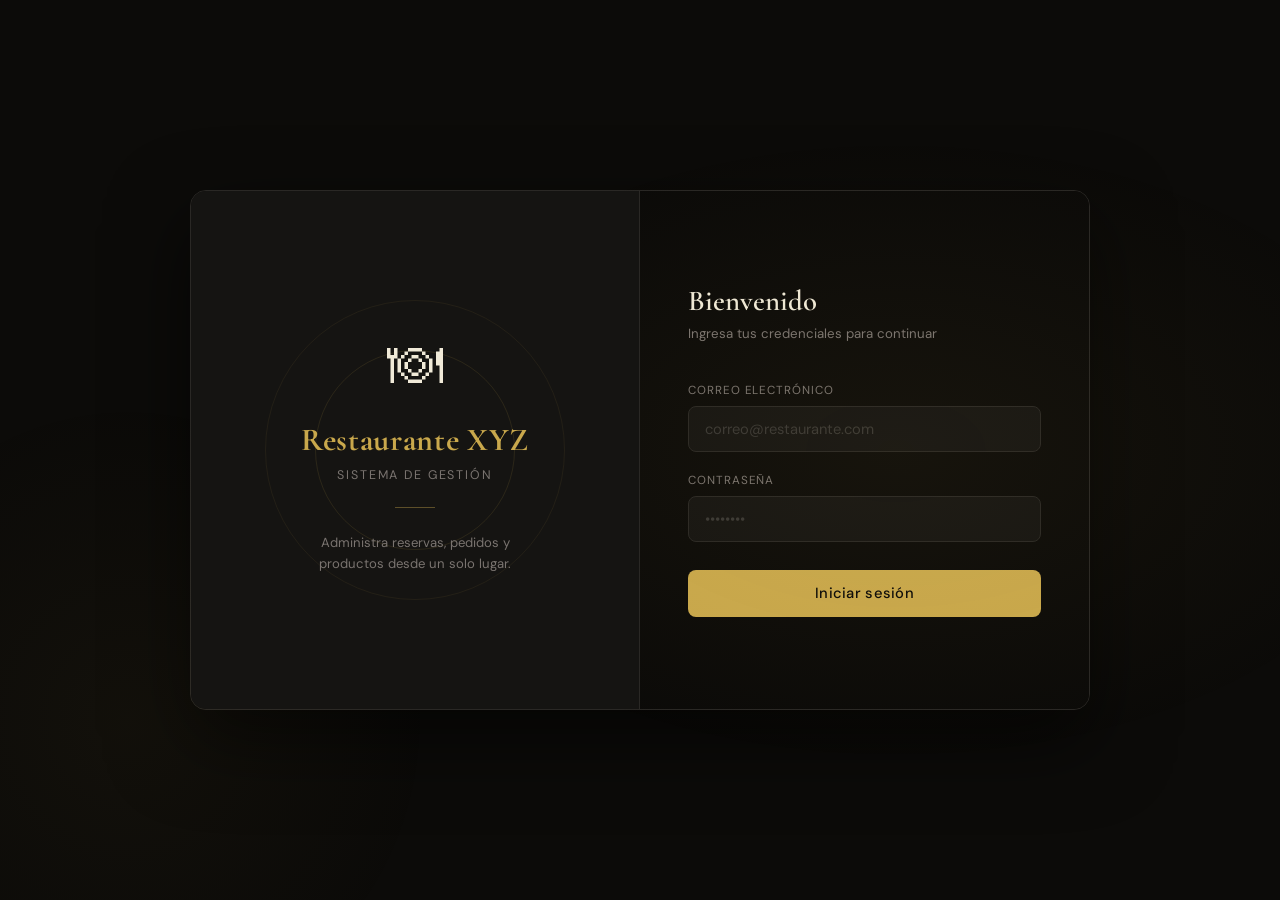
==== dashboard.html @ ed0c2d65 "karen: [Dashboard principal con módulos y estadísticas]" ====
<!DOCTYPE html>
<html lang="es">
<head>
  <meta charset="UTF-8" />
  <meta name="viewport" content="width=device-width, initial-scale=1.0" />
  <title>Restaurante XYZ — Dashboard</title>
  <link href="https://fonts.googleapis.com/css2?family=Cormorant+Garamond:wght@400;600;700&family=DM+Sans:wght@300;400;500&display=swap" rel="stylesheet" />
  <style>
    :root {
      --bg: #0c0b09;
      --panel: #151412;
      --border: #2a2825;
      --gold: #c9a84c;
      --gold-light: #e8c97a;
      --gold-dim: rgba(201,168,76,0.10);
      --text: #f0ead8;
      --muted: #7a7470;
      --dim: #3a3835;
      --green: #27ae60;
      --red: #c0392b;
      --blue: #2980b9;
      --orange: #e67e22;
      --font-display: 'Cormorant Garamond', Georgia, serif;
      --font-body: 'DM Sans', sans-serif;
    }

    *, *::before, *::after { box-sizing: border-box; margin: 0; padding: 0; }

    body {
      background: var(--bg);
      color: var(--text);
      font-family: var(--font-body);
      min-height: 100vh;
      display: flex;
      flex-direction: column;
    }

    body::before {
      content: '';
      position: fixed;
      inset: 0;
      background: radial-gradient(ellipse 50% 40% at 80% 20%, rgba(201,168,76,0.05) 0%, transparent 70%);
      pointer-events: none;
    }

    /* HEADER */
    .header {
      background: var(--panel);
      border-bottom: 1px solid var(--border);
      position: sticky;
      top: 0;
      z-index: 100;
    }

    .header-inner {
      max-width: 1200px;
      margin: 0 auto;
      padding: 0 2rem;
      height: 62px;
      display: flex;
      align-items: center;
      justify-content: space-between;
    }

    .logo {
      display: flex;
      align-items: center;
      gap: 0.5rem;
      font-family: var(--font-display);
      font-size: 1.25rem;
      color: var(--gold);
    }

    .user-bar {
      display: flex;
      align-items: center;
      gap: 1rem;
      font-size: 0.85rem;
      color: var(--muted);
    }

    .user-rol {
      background: var(--gold-dim);
      border: 1px solid rgba(201,168,76,0.2);
      color: var(--gold);
      padding: 0.2rem 0.7rem;
      border-radius: 20px;
      font-size: 0.75rem;
    }

    .btn-logout {
      background: none;
      border: 1px solid var(--border);
      color: var(--muted);
      padding: 0.3rem 0.8rem;
      border-radius: 6px;
      cursor: pointer;
      font-size: 0.82rem;
      font-family: var(--font-body);
      transition: all 0.2s;
    }
    .btn-logout:hover { border-color: var(--red); color: var(--red); }

    /* MAIN */
    .main {
      flex: 1;
      max-width: 1200px;
      width: 100%;
      margin: 0 auto;
      padding: 2.5rem 2rem;
    }

    .welcome {
      margin-bottom: 2.5rem;
      animation: fadeIn 0.4s ease;
    }

    .welcome-title {
      font-family: var(--font-display);
      font-size: 2.2rem;
      font-weight: 600;
      color: var(--text);
    }

    .welcome-title span { color: var(--gold); }

    .welcome-sub {
      font-size: 0.88rem;
      color: var(--muted);
      margin-top: 0.4rem;
    }

    @keyframes fadeIn {
      from { opacity: 0; transform: translateY(12px); }
      to   { opacity: 1; transform: translateY(0); }
    }

    /* STATS */
    .stats {
      display: grid;
      grid-template-columns: repeat(4, 1fr);
      gap: 1rem;
      margin-bottom: 2rem;
    }

    .stat-card {
      background: var(--panel);
      border: 1px solid var(--border);
      border-radius: 10px;
      padding: 1.25rem 1.5rem;
      animation: fadeIn 0.4s ease;
    }

    .stat-label {
      font-size: 0.75rem;
      text-transform: uppercase;
      letter-spacing: 0.08em;
      color: var(--muted);
      margin-bottom: 0.5rem;
    }

    .stat-value {
      font-family: var(--font-display);
      font-size: 2rem;
      font-weight: 600;
      color: var(--text);
    }

    .stat-value.gold { color: var(--gold); }
    .stat-value.green { color: var(--green); }
    .stat-value.blue { color: var(--blue); }
    .stat-value.orange { color: var(--orange); }

    /* MÓDULOS */
    .section-title {
      font-size: 0.75rem;
      text-transform: uppercase;
      letter-spacing: 0.1em;
      color: var(--muted);
      margin-bottom: 1rem;
    }

    .modulos {
      display: grid;
      grid-template-columns: repeat(2, 1fr);
      gap: 1rem;
      margin-bottom: 2rem;
    }

    .modulo-card {
      background: var(--panel);
      border: 1px solid var(--border);
      border-radius: 12px;
      padding: 1.75rem;
      cursor: pointer;
      text-decoration: none;
      color: inherit;
      display: flex;
      align-items: center;
      gap: 1.5rem;
      transition: all 0.2s;
      animation: fadeIn 0.5s ease;
    }

    .modulo-card:hover {
      border-color: var(--gold);
      background: #1a1916;
      transform: translateY(-2px);
      box-shadow: 0 8px 30px rgba(0,0,0,0.3);
    }

    .modulo-icon {
      font-size: 2.2rem;
      width: 60px;
      height: 60px;
      background: var(--gold-dim);
      border: 1px solid rgba(201,168,76,0.15);
      border-radius: 12px;
      display: flex;
      align-items: center;
      justify-content: center;
      flex-shrink: 0;
    }

    .modulo-info { flex: 1; }

    .modulo-nombre {
      font-family: var(--font-display);
      font-size: 1.2rem;
      font-weight: 600;
      color: var(--text);
      margin-bottom: 0.3rem;
    }

    .modulo-desc {
      font-size: 0.82rem;
      color: var(--muted);
      line-height: 1.5;
    }

    .modulo-arrow {
      color: var(--dim);
      font-size: 1.2rem;
      transition: color 0.2s, transform 0.2s;
    }

    .modulo-card:hover .modulo-arrow {
      color: var(--gold);
      transform: translateX(4px);
    }

    /* ACTIVIDAD RECIENTE */
    .actividad {
      background: var(--panel);
      border: 1px solid var(--border);
      border-radius: 12px;
      overflow: hidden;
    }

    .actividad-header {
      padding: 1.25rem 1.5rem;
      border-bottom: 1px solid var(--border);
      display: flex;
      justify-content: space-between;
      align-items: center;
    }

    .actividad-title {
      font-family: var(--font-display);
      font-size: 1.1rem;
      font-weight: 600;
      color: var(--gold);
    }

    .actividad-lista { padding: 0.5rem 0; }

    .actividad-item {
      display: flex;
      align-items: center;
      gap: 1rem;
      padding: 0.85rem 1.5rem;
      border-bottom: 1px solid rgba(42,40,37,0.5);
      font-size: 0.85rem;
      transition: background 0.15s;
    }

    .actividad-item:last-child { border-bottom: none; }
    .actividad-item:hover { background: rgba(255,255,255,0.02); }

    .actividad-dot {
      width: 8px;
      height: 8px;
      border-radius: 50%;
      flex-shrink: 0;
    }

    .dot-green  { background: var(--green); }
    .dot-blue   { background: var(--blue); }
    .dot-orange { background: var(--orange); }
    .dot-gold   { background: var(--gold); }

    .actividad-texto { flex: 1; color: var(--text); }
    .actividad-hora  { color: var(--muted); font-size: 0.78rem; }
  </style>
</head>
<body>

  <!-- HEADER -->
  <header class="header">
    <div class="header-inner">
      <div class="logo">🍽 Restaurante XYZ</div>
      <div class="user-bar">
        <span id="usuario-nombre"></span>
        <span class="user-rol" id="usuario-rol">empleado</span>
        <button class="btn-logout" onclick="cerrarSesion()">Salir</button>
      </div>
    </div>
  </header>

  <!-- MAIN -->
  <main class="main">

    <div class="welcome">
      <h1 class="welcome-title">Bienvenida, <span id="nombre-bienvenida">Karen</span> 👋</h1>
      <p class="welcome-sub" id="fecha-hoy"></p>
    </div>

    <!-- ESTADÍSTICAS -->
    <div class="stats">
      <div class="stat-card">
        <div class="stat-label">Mesas disponibles</div>
        <div class="stat-value green" id="stat-mesas">—</div>
      </div>
      <div class="stat-card">
        <div class="stat-label">Reservas hoy</div>
        <div class="stat-value blue" id="stat-reservas">—</div>
      </div>
      <div class="stat-card">
        <div class="stat-label">Pedidos activos</div>
        <div class="stat-value orange" id="stat-pedidos">—</div>
      </div>
      <div class="stat-card">
        <div class="stat-label">Productos en menú</div>
        <div class="stat-value gold" id="stat-productos">—</div>
      </div>
    </div>

    <!-- MÓDULOS -->
    <p class="section-title">Módulos</p>
    <div class="modulos">
      <a href="pages/reservas.html" class="modulo-card">
        <div class="modulo-icon">📅</div>
        <div class="modulo-info">
          <div class="modulo-nombre">Reservas</div>
          <div class="modulo-desc">Gestiona las reservas de mesas y clientes</div>
        </div>
        <span class="modulo-arrow">→</span>
      </a>

      <a href="pages/pedidos.html" class="modulo-card">
        <div class="modulo-icon">🧾</div>
        <div class="modulo-info">
          <div class="modulo-nombre">Pedidos</div>
          <div class="modulo-desc">Crea y administra los pedidos de las mesas</div>
        </div>
        <span class="modulo-arrow">→</span>
      </a>

      <a href="pages/productos.html" class="modulo-card">
        <div class="modulo-icon">🍽</div>
        <div class="modulo-info">
          <div class="modulo-nombre">Productos</div>
          <div class="modulo-desc">Administra el menú, categorías y precios</div>
        </div>
        <span class="modulo-arrow">→</span>
      </a>

      <a href="pages/mesas.html" class="modulo-card">
        <div class="modulo-icon">🪑</div>
        <div class="modulo-info">
          <div class="modulo-nombre">Mesas</div>
          <div class="modulo-desc">Consulta y actualiza el estado de las mesas</div>
        </div>
        <span class="modulo-arrow">→</span>
      </a>
    </div>

    <!-- ACTIVIDAD RECIENTE -->
    <div class="actividad">
      <div class="actividad-header">
        <span class="actividad-title">Actividad reciente</span>
      </div>
      <div class="actividad-lista" id="actividad-lista">
        <div class="actividad-item">
          <div class="actividad-dot dot-green"></div>
          <span class="actividad-texto">Mesa 1 — Reserva confirmada para Juan Pérez</span>
          <span class="actividad-hora">19:00</span>
        </div>
        <div class="actividad-item">
          <div class="actividad-dot dot-orange"></div>
          <span class="actividad-texto">Pedido #1 — Bandeja paisa, Jugo de lulo</span>
          <span class="actividad-hora">19:30</span>
        </div>
        <div class="actividad-item">
          <div class="actividad-dot dot-blue"></div>
          <span class="actividad-texto">Mesa 2 — Disponible</span>
          <span class="actividad-hora">20:00</span>
        </div>
        <div class="actividad-item">
          <div class="actividad-dot dot-gold"></div>
          <span class="actividad-texto">Producto agregado — Patacones con hogao</span>
          <span class="actividad-hora">20:15</span>
        </div>
      </div>
    </div>

  </main>

  <script>
    // karen: [Lógica dashboard]

    // Verificar sesión
    const token = localStorage.getItem('token');
    if (!token) window.location.href = 'index.html';

    // Cargar usuario
    const usuario = JSON.parse(localStorage.getItem('usuario') || '{}');
    document.getElementById('usuario-nombre').textContent = usuario.nombre || 'karen';
    document.getElementById('nombre-bienvenida').textContent = usuario.nombre || 'Karen';
    document.getElementById('usuario-rol').textContent = usuario.rol || 'empleado';

    // Fecha de hoy
    const hoy = new Date();
    const opciones = { weekday: 'long', year: 'numeric', month: 'long', day: 'numeric' };
    document.getElementById('fecha-hoy').textContent = hoy.toLocaleDateString('es-CO', opciones);

    // Cargar estadísticas desde los microservicios
    const API = {
      reservas:  'http://localhost:8002',
      pedidos:   'http://localhost:8004',
      productos: 'http://localhost:8003'
    };

    const headers = { 'Authorization': `Bearer ${token}` };

    async function cargarStats() {
      try {
        const [mesas, pedidos, productos] = await Promise.allSettled([
          fetch(`${API.reservas}/mesas`, { headers }).then(r => r.json()),
          fetch(`${API.pedidos}/pedidos`, { headers }).then(r => r.json()),
          fetch(`${API.productos}/productos`, { headers }).then(r => r.json())
        ]);

        if (mesas.status === 'fulfilled') {
          const disponibles = (mesas.value.data || []).filter(m => m.estado === 'disponible').length;
          document.getElementById('stat-mesas').textContent = disponibles;
        }

        if (pedidos.status === 'fulfilled') {
          const activos = (pedidos.value.data || []).filter(p =>
            ['pendiente','en_preparacion'].includes(p.estado)
          ).length;
          document.getElementById('stat-pedidos').textContent = activos;
        }

        if (productos.status === 'fulfilled') {
          document.getElementById('stat-productos').textContent =
            (productos.value.data || []).length;
        }

        // reservas de hoy
        const fechaHoy = hoy.toISOString().split('T')[0];
        const res = await fetch(`${API.reservas}/reservas?fecha=${fechaHoy}`, { headers });
        const dataRes = await res.json();
        document.getElementById('stat-reservas').textContent = (dataRes.data || []).length;

      } catch (e) {
        console.log('Stats no disponibles aún:', e.message);
      }
    }

    cargarStats();

    function cerrarSesion() {
      localStorage.removeItem('token');
      localStorage.removeItem('usuario');
      window.location.href = 'index.html';
    }
  </script>

</body>
</html>
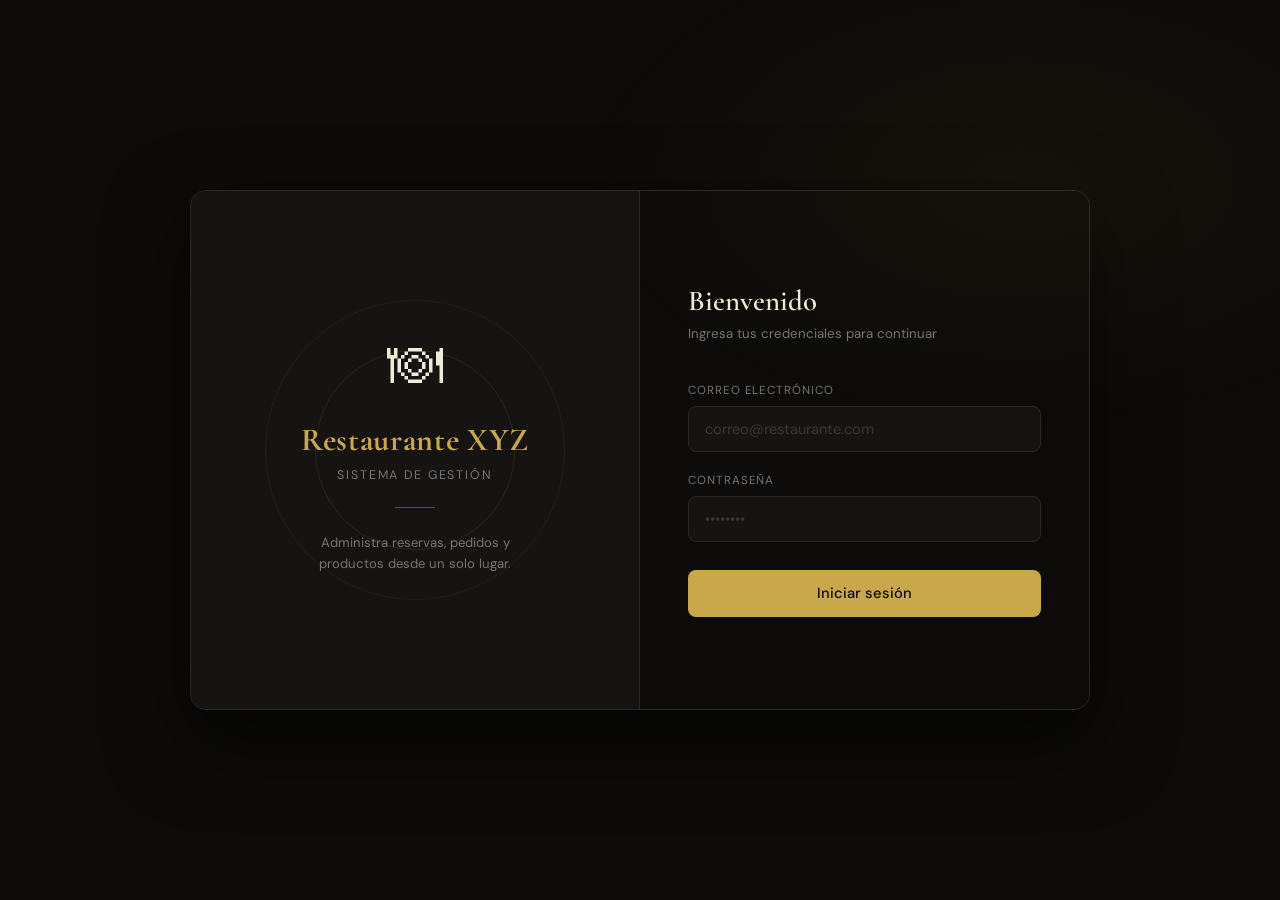
==== commit caf634c6: "karen: [Estilos separados en css/style.css en todas las páginas]" ====
--- a/dashboard.html
+++ b/dashboard.html
@@ -5,307 +5,10 @@
   <meta name="viewport" content="width=device-width, initial-scale=1.0" />
   <title>Restaurante XYZ — Dashboard</title>
   <link href="https://fonts.googleapis.com/css2?family=Cormorant+Garamond:wght@400;600;700&family=DM+Sans:wght@300;400;500&display=swap" rel="stylesheet" />
-  <style>
-    :root {
-      --bg: #0c0b09;
-      --panel: #151412;
-      --border: #2a2825;
-      --gold: #c9a84c;
-      --gold-light: #e8c97a;
-      --gold-dim: rgba(201,168,76,0.10);
-      --text: #f0ead8;
-      --muted: #7a7470;
-      --dim: #3a3835;
-      --green: #27ae60;
-      --red: #c0392b;
-      --blue: #2980b9;
-      --orange: #e67e22;
-      --font-display: 'Cormorant Garamond', Georgia, serif;
-      --font-body: 'DM Sans', sans-serif;
-    }
-
-    *, *::before, *::after { box-sizing: border-box; margin: 0; padding: 0; }
-
-    body {
-      background: var(--bg);
-      color: var(--text);
-      font-family: var(--font-body);
-      min-height: 100vh;
-      display: flex;
-      flex-direction: column;
-    }
-
-    body::before {
-      content: '';
-      position: fixed;
-      inset: 0;
-      background: radial-gradient(ellipse 50% 40% at 80% 20%, rgba(201,168,76,0.05) 0%, transparent 70%);
-      pointer-events: none;
-    }
-
-    /* HEADER */
-    .header {
-      background: var(--panel);
-      border-bottom: 1px solid var(--border);
-      position: sticky;
-      top: 0;
-      z-index: 100;
-    }
-
-    .header-inner {
-      max-width: 1200px;
-      margin: 0 auto;
-      padding: 0 2rem;
-      height: 62px;
-      display: flex;
-      align-items: center;
-      justify-content: space-between;
-    }
-
-    .logo {
-      display: flex;
-      align-items: center;
-      gap: 0.5rem;
-      font-family: var(--font-display);
-      font-size: 1.25rem;
-      color: var(--gold);
-    }
-
-    .user-bar {
-      display: flex;
-      align-items: center;
-      gap: 1rem;
-      font-size: 0.85rem;
-      color: var(--muted);
-    }
-
-    .user-rol {
-      background: var(--gold-dim);
-      border: 1px solid rgba(201,168,76,0.2);
-      color: var(--gold);
-      padding: 0.2rem 0.7rem;
-      border-radius: 20px;
-      font-size: 0.75rem;
-    }
-
-    .btn-logout {
-      background: none;
-      border: 1px solid var(--border);
-      color: var(--muted);
-      padding: 0.3rem 0.8rem;
-      border-radius: 6px;
-      cursor: pointer;
-      font-size: 0.82rem;
-      font-family: var(--font-body);
-      transition: all 0.2s;
-    }
-    .btn-logout:hover { border-color: var(--red); color: var(--red); }
-
-    /* MAIN */
-    .main {
-      flex: 1;
-      max-width: 1200px;
-      width: 100%;
-      margin: 0 auto;
-      padding: 2.5rem 2rem;
-    }
-
-    .welcome {
-      margin-bottom: 2.5rem;
-      animation: fadeIn 0.4s ease;
-    }
-
-    .welcome-title {
-      font-family: var(--font-display);
-      font-size: 2.2rem;
-      font-weight: 600;
-      color: var(--text);
-    }
-
-    .welcome-title span { color: var(--gold); }
-
-    .welcome-sub {
-      font-size: 0.88rem;
-      color: var(--muted);
-      margin-top: 0.4rem;
-    }
-
-    @keyframes fadeIn {
-      from { opacity: 0; transform: translateY(12px); }
-      to   { opacity: 1; transform: translateY(0); }
-    }
-
-    /* STATS */
-    .stats {
-      display: grid;
-      grid-template-columns: repeat(4, 1fr);
-      gap: 1rem;
-      margin-bottom: 2rem;
-    }
-
-    .stat-card {
-      background: var(--panel);
-      border: 1px solid var(--border);
-      border-radius: 10px;
-      padding: 1.25rem 1.5rem;
-      animation: fadeIn 0.4s ease;
-    }
-
-    .stat-label {
-      font-size: 0.75rem;
-      text-transform: uppercase;
-      letter-spacing: 0.08em;
-      color: var(--muted);
-      margin-bottom: 0.5rem;
-    }
-
-    .stat-value {
-      font-family: var(--font-display);
-      font-size: 2rem;
-      font-weight: 600;
-      color: var(--text);
-    }
-
-    .stat-value.gold { color: var(--gold); }
-    .stat-value.green { color: var(--green); }
-    .stat-value.blue { color: var(--blue); }
-    .stat-value.orange { color: var(--orange); }
-
-    /* MÓDULOS */
-    .section-title {
-      font-size: 0.75rem;
-      text-transform: uppercase;
-      letter-spacing: 0.1em;
-      color: var(--muted);
-      margin-bottom: 1rem;
-    }
-
-    .modulos {
-      display: grid;
-      grid-template-columns: repeat(2, 1fr);
-      gap: 1rem;
-      margin-bottom: 2rem;
-    }
-
-    .modulo-card {
-      background: var(--panel);
-      border: 1px solid var(--border);
-      border-radius: 12px;
-      padding: 1.75rem;
-      cursor: pointer;
-      text-decoration: none;
-      color: inherit;
-      display: flex;
-      align-items: center;
-      gap: 1.5rem;
-      transition: all 0.2s;
-      animation: fadeIn 0.5s ease;
-    }
-
-    .modulo-card:hover {
-      border-color: var(--gold);
-      background: #1a1916;
-      transform: translateY(-2px);
-      box-shadow: 0 8px 30px rgba(0,0,0,0.3);
-    }
-
-    .modulo-icon {
-      font-size: 2.2rem;
-      width: 60px;
-      height: 60px;
-      background: var(--gold-dim);
-      border: 1px solid rgba(201,168,76,0.15);
-      border-radius: 12px;
-      display: flex;
-      align-items: center;
-      justify-content: center;
-      flex-shrink: 0;
-    }
-
-    .modulo-info { flex: 1; }
-
-    .modulo-nombre {
-      font-family: var(--font-display);
-      font-size: 1.2rem;
-      font-weight: 600;
-      color: var(--text);
-      margin-bottom: 0.3rem;
-    }
-
-    .modulo-desc {
-      font-size: 0.82rem;
-      color: var(--muted);
-      line-height: 1.5;
-    }
-
-    .modulo-arrow {
-      color: var(--dim);
-      font-size: 1.2rem;
-      transition: color 0.2s, transform 0.2s;
-    }
-
-    .modulo-card:hover .modulo-arrow {
-      color: var(--gold);
-      transform: translateX(4px);
-    }
-
-    /* ACTIVIDAD RECIENTE */
-    .actividad {
-      background: var(--panel);
-      border: 1px solid var(--border);
-      border-radius: 12px;
-      overflow: hidden;
-    }
-
-    .actividad-header {
-      padding: 1.25rem 1.5rem;
-      border-bottom: 1px solid var(--border);
-      display: flex;
-      justify-content: space-between;
-      align-items: center;
-    }
-
-    .actividad-title {
-      font-family: var(--font-display);
-      font-size: 1.1rem;
-      font-weight: 600;
-      color: var(--gold);
-    }
-
-    .actividad-lista { padding: 0.5rem 0; }
-
-    .actividad-item {
-      display: flex;
-      align-items: center;
-      gap: 1rem;
-      padding: 0.85rem 1.5rem;
-      border-bottom: 1px solid rgba(42,40,37,0.5);
-      font-size: 0.85rem;
-      transition: background 0.15s;
-    }
-
-    .actividad-item:last-child { border-bottom: none; }
-    .actividad-item:hover { background: rgba(255,255,255,0.02); }
-
-    .actividad-dot {
-      width: 8px;
-      height: 8px;
-      border-radius: 50%;
-      flex-shrink: 0;
-    }
-
-    .dot-green  { background: var(--green); }
-    .dot-blue   { background: var(--blue); }
-    .dot-orange { background: var(--orange); }
-    .dot-gold   { background: var(--gold); }
-
-    .actividad-texto { flex: 1; color: var(--text); }
-    .actividad-hora  { color: var(--muted); font-size: 0.78rem; }
-  </style>
+  <link rel="stylesheet" href="css/style.css" />
 </head>
 <body>
 
-  <!-- HEADER -->
   <header class="header">
     <div class="header-inner">
       <div class="logo">🍽 Restaurante XYZ</div>
@@ -317,7 +20,6 @@
     </div>
   </header>
 
-  <!-- MAIN -->
   <main class="main">
 
     <div class="welcome">
@@ -325,7 +27,6 @@
       <p class="welcome-sub" id="fecha-hoy"></p>
     </div>
 
-    <!-- ESTADÍSTICAS -->
     <div class="stats">
       <div class="stat-card">
         <div class="stat-label">Mesas disponibles</div>
@@ -345,7 +46,6 @@
       </div>
     </div>
 
-    <!-- MÓDULOS -->
     <p class="section-title">Módulos</p>
     <div class="modulos">
       <a href="pages/reservas.html" class="modulo-card">
@@ -356,7 +56,6 @@
         </div>
         <span class="modulo-arrow">→</span>
       </a>
-
       <a href="pages/pedidos.html" class="modulo-card">
         <div class="modulo-icon">🧾</div>
         <div class="modulo-info">
@@ -365,7 +64,6 @@
         </div>
         <span class="modulo-arrow">→</span>
       </a>
-
       <a href="pages/productos.html" class="modulo-card">
         <div class="modulo-icon">🍽</div>
         <div class="modulo-info">
@@ -374,7 +72,6 @@
         </div>
         <span class="modulo-arrow">→</span>
       </a>
-
       <a href="pages/mesas.html" class="modulo-card">
         <div class="modulo-icon">🪑</div>
         <div class="modulo-info">
@@ -385,7 +82,6 @@
       </a>
     </div>
 
-    <!-- ACTIVIDAD RECIENTE -->
     <div class="actividad">
       <div class="actividad-header">
         <span class="actividad-title">Actividad reciente</span>
@@ -416,76 +112,43 @@
 
   </main>
 
+  <script src="js/app.js"></script>
   <script>
     // karen: [Lógica dashboard]
-
-    // Verificar sesión
     const token = localStorage.getItem('token');
     if (!token) window.location.href = 'index.html';
 
-    // Cargar usuario
     const usuario = JSON.parse(localStorage.getItem('usuario') || '{}');
-    document.getElementById('usuario-nombre').textContent = usuario.nombre || 'karen';
+    document.getElementById('usuario-nombre').textContent    = usuario.nombre || 'karen';
     document.getElementById('nombre-bienvenida').textContent = usuario.nombre || 'Karen';
-    document.getElementById('usuario-rol').textContent = usuario.rol || 'empleado';
+    document.getElementById('usuario-rol').textContent       = usuario.rol    || 'empleado';
 
-    // Fecha de hoy
     const hoy = new Date();
     const opciones = { weekday: 'long', year: 'numeric', month: 'long', day: 'numeric' };
     document.getElementById('fecha-hoy').textContent = hoy.toLocaleDateString('es-CO', opciones);
 
-    // Cargar estadísticas desde los microservicios
-    const API = {
-      reservas:  'http://localhost:8002',
-      pedidos:   'http://localhost:8004',
-      productos: 'http://localhost:8003'
-    };
-
+    const API = { reservas: 'http://localhost:8002', pedidos: 'http://localhost:8004', productos: 'http://localhost:8003' };
     const headers = { 'Authorization': `Bearer ${token}` };
 
     async function cargarStats() {
       try {
         const [mesas, pedidos, productos] = await Promise.allSettled([
-          fetch(`${API.reservas}/mesas`, { headers }).then(r => r.json()),
-          fetch(`${API.pedidos}/pedidos`, { headers }).then(r => r.json()),
+          fetch(`${API.reservas}/mesas`,    { headers }).then(r => r.json()),
+          fetch(`${API.pedidos}/pedidos`,   { headers }).then(r => r.json()),
           fetch(`${API.productos}/productos`, { headers }).then(r => r.json())
         ]);
-
-        if (mesas.status === 'fulfilled') {
-          const disponibles = (mesas.value.data || []).filter(m => m.estado === 'disponible').length;
-          document.getElementById('stat-mesas').textContent = disponibles;
-        }
-
-        if (pedidos.status === 'fulfilled') {
-          const activos = (pedidos.value.data || []).filter(p =>
-            ['pendiente','en_preparacion'].includes(p.estado)
-          ).length;
-          document.getElementById('stat-pedidos').textContent = activos;
-        }
-
-        if (productos.status === 'fulfilled') {
-          document.getElementById('stat-productos').textContent =
-            (productos.value.data || []).length;
-        }
-
-        // reservas de hoy
-        const fechaHoy = hoy.toISOString().split('T')[0];
-        const res = await fetch(`${API.reservas}/reservas?fecha=${fechaHoy}`, { headers });
-        const dataRes = await res.json();
-        document.getElementById('stat-reservas').textContent = (dataRes.data || []).length;
-
-      } catch (e) {
-        console.log('Stats no disponibles aún:', e.message);
-      }
+        if (mesas.status === 'fulfilled')
+          document.getElementById('stat-mesas').textContent =
+            (mesas.value.data || []).filter(m => m.estado === 'disponible').length;
+        if (pedidos.status === 'fulfilled')
+          document.getElementById('stat-pedidos').textContent =
+            (pedidos.value.data || []).filter(p => ['pendiente','en_preparacion'].includes(p.estado)).length;
+        if (productos.status === 'fulfilled')
+          document.getElementById('stat-productos').textContent = (productos.value.data || []).length;
+      } catch (e) { console.log('Stats no disponibles:', e.message); }
     }
 
     cargarStats();
-
-    function cerrarSesion() {
-      localStorage.removeItem('token');
-      localStorage.removeItem('usuario');
-      window.location.href = 'index.html';
-    }
   </script>
 
 </body>
--- a/css/style.css
+++ b/css/style.css
@@ -0,0 +1,613 @@
+/* =========================================
+   RESTAURANTE XYZ — ESTILOS GLOBALES
+   karen: [Estilos globales del proyecto]
+   ========================================= */
+
+:root {
+  --bg: #0c0b09;
+  --panel: #151412;
+  --border: #2a2825;
+  --gold: #c9a84c;
+  --gold-light: #e8c97a;
+  --gold-dim: rgba(201,168,76,0.10);
+  --text: #f0ead8;
+  --muted: #7a7470;
+  --dim: #3a3835;
+  --green: #27ae60;
+  --red: #c0392b;
+  --blue: #2980b9;
+  --orange: #e67e22;
+  --font-display: 'Cormorant Garamond', Georgia, serif;
+  --font-body: 'DM Sans', sans-serif;
+  --radius: 10px;
+  --shadow: 0 4px 24px rgba(0,0,0,0.4);
+}
+
+*, *::before, *::after { box-sizing: border-box; margin: 0; padding: 0; }
+
+body {
+  background: var(--bg);
+  color: var(--text);
+  font-family: var(--font-body);
+  font-size: 15px;
+  min-height: 100vh;
+  display: flex;
+  flex-direction: column;
+}
+
+body::before {
+  content: '';
+  position: fixed;
+  inset: 0;
+  background: radial-gradient(ellipse 50% 40% at 80% 20%, rgba(201,168,76,0.05) 0%, transparent 70%);
+  pointer-events: none;
+}
+
+/* ── LOGIN ───────────────────────────── */
+.wrapper {
+  display: grid;
+  grid-template-columns: 1fr 1fr;
+  width: 900px;
+  min-height: 520px;
+  border: 1px solid var(--border);
+  border-radius: 16px;
+  overflow: hidden;
+  box-shadow: 0 30px 80px rgba(0,0,0,0.6);
+  animation: fadeIn 0.5s ease;
+  margin: auto;
+}
+
+.brand-side {
+  background: var(--panel);
+  border-right: 1px solid var(--border);
+  display: flex;
+  flex-direction: column;
+  align-items: center;
+  justify-content: center;
+  padding: 3rem;
+  position: relative;
+  overflow: hidden;
+}
+
+.brand-side::before {
+  content: '';
+  position: absolute;
+  width: 300px; height: 300px;
+  border-radius: 50%;
+  border: 1px solid rgba(201,168,76,0.08);
+  top: 50%; left: 50%;
+  transform: translate(-50%, -50%);
+}
+
+.brand-side::after {
+  content: '';
+  position: absolute;
+  width: 200px; height: 200px;
+  border-radius: 50%;
+  border: 1px solid rgba(201,168,76,0.12);
+  top: 50%; left: 50%;
+  transform: translate(-50%, -50%);
+}
+
+.brand-icon { font-size: 3.5rem; margin-bottom: 1.25rem; position: relative; z-index: 1; }
+
+.brand-name {
+  font-family: var(--font-display);
+  font-size: 2rem;
+  font-weight: 700;
+  color: var(--gold);
+  letter-spacing: 0.02em;
+  text-align: center;
+  position: relative;
+  z-index: 1;
+}
+
+.brand-tagline {
+  font-size: 0.78rem;
+  color: var(--muted);
+  margin-top: 0.5rem;
+  letter-spacing: 0.15em;
+  text-transform: uppercase;
+  text-align: center;
+  position: relative;
+  z-index: 1;
+}
+
+.brand-divider {
+  width: 40px; height: 1px;
+  background: var(--gold);
+  opacity: 0.4;
+  margin: 1.5rem auto;
+  position: relative;
+  z-index: 1;
+}
+
+.brand-desc {
+  font-size: 0.82rem;
+  color: var(--muted);
+  text-align: center;
+  line-height: 1.6;
+  max-width: 200px;
+  position: relative;
+  z-index: 1;
+}
+
+.form-side {
+  background: var(--bg);
+  display: flex;
+  flex-direction: column;
+  justify-content: center;
+  padding: 3rem;
+}
+
+.form-title {
+  font-family: var(--font-display);
+  font-size: 1.8rem;
+  font-weight: 600;
+  color: var(--text);
+  margin-bottom: 0.4rem;
+}
+
+.form-subtitle { font-size: 0.83rem; color: var(--muted); margin-bottom: 2.5rem; }
+
+.form-group { margin-bottom: 1.25rem; }
+
+.form-label {
+  display: block;
+  font-size: 0.73rem;
+  text-transform: uppercase;
+  letter-spacing: 0.08em;
+  color: var(--muted);
+  margin-bottom: 0.5rem;
+}
+
+.form-input {
+  width: 100%;
+  background: var(--panel);
+  border: 1px solid var(--border);
+  color: var(--text);
+  padding: 0.75rem 1rem;
+  border-radius: 8px;
+  font-family: var(--font-body);
+  font-size: 0.92rem;
+  transition: border-color 0.2s, box-shadow 0.2s;
+  outline: none;
+}
+
+.form-input:focus { border-color: var(--gold); box-shadow: 0 0 0 3px rgba(201,168,76,0.08); }
+.form-input::placeholder { color: var(--dim); }
+
+.btn-login {
+  width: 100%;
+  background: var(--gold);
+  color: #0c0b09;
+  border: none;
+  padding: 0.85rem;
+  border-radius: 8px;
+  font-family: var(--font-body);
+  font-size: 0.92rem;
+  font-weight: 500;
+  cursor: pointer;
+  margin-top: 0.5rem;
+  transition: background 0.2s, transform 0.15s;
+}
+
+.btn-login:hover { background: var(--gold-light); }
+.btn-login:active { transform: scale(0.98); }
+
+.error-msg {
+  background: rgba(192,57,43,0.1);
+  border: 1px solid rgba(192,57,43,0.3);
+  color: #e74c3c;
+  padding: 0.65rem 1rem;
+  border-radius: 7px;
+  font-size: 0.83rem;
+  margin-bottom: 1rem;
+  display: none;
+}
+
+.loading { display: none; text-align: center; color: var(--muted); font-size: 0.85rem; margin-top: 0.75rem; }
+
+/* ── HEADER ──────────────────────────── */
+.header {
+  background: var(--panel);
+  border-bottom: 1px solid var(--border);
+  position: sticky;
+  top: 0;
+  z-index: 100;
+}
+
+.header-inner {
+  max-width: 1400px;
+  margin: 0 auto;
+  padding: 0 2rem;
+  height: 62px;
+  display: flex;
+  align-items: center;
+  justify-content: space-between;
+  gap: 2rem;
+}
+
+.logo {
+  font-family: var(--font-display);
+  font-size: 1.25rem;
+  color: var(--gold);
+  text-decoration: none;
+  flex-shrink: 0;
+}
+
+.nav { display: flex; gap: 0.25rem; flex: 1; }
+
+.nav-link {
+  color: var(--muted);
+  text-decoration: none;
+  padding: 0.35rem 0.9rem;
+  border-radius: 6px;
+  font-size: 0.88rem;
+  transition: all 0.2s;
+}
+
+.nav-link:hover { color: var(--text); background: rgba(255,255,255,0.04); }
+.nav-link.active { color: var(--gold); background: var(--gold-dim); }
+
+.user-bar { display: flex; align-items: center; gap: 1rem; font-size: 0.85rem; color: var(--muted); }
+
+.user-rol {
+  background: var(--gold-dim);
+  border: 1px solid rgba(201,168,76,0.2);
+  color: var(--gold);
+  padding: 0.2rem 0.7rem;
+  border-radius: 20px;
+  font-size: 0.75rem;
+}
+
+/* ── BOTONES ─────────────────────────── */
+.btn-primary {
+  background: var(--gold);
+  color: #0c0b09;
+  border: none;
+  padding: 0.6rem 1.3rem;
+  border-radius: 8px;
+  font-family: var(--font-body);
+  font-size: 0.88rem;
+  font-weight: 500;
+  cursor: pointer;
+  transition: background 0.2s;
+}
+.btn-primary:hover { background: var(--gold-light); }
+
+.btn-secondary {
+  background: none;
+  color: var(--muted);
+  border: 1px solid var(--border);
+  padding: 0.6rem 1.3rem;
+  border-radius: 8px;
+  font-family: var(--font-body);
+  font-size: 0.88rem;
+  cursor: pointer;
+  transition: all 0.2s;
+}
+.btn-secondary:hover { border-color: var(--muted); color: var(--text); }
+
+.btn-logout {
+  background: none;
+  border: 1px solid var(--border);
+  color: var(--muted);
+  padding: 0.3rem 0.8rem;
+  border-radius: 6px;
+  cursor: pointer;
+  font-size: 0.82rem;
+  font-family: var(--font-body);
+  transition: all 0.2s;
+}
+.btn-logout:hover { border-color: var(--red); color: var(--red); }
+
+/* ── MAIN ────────────────────────────── */
+.main {
+  flex: 1;
+  max-width: 1200px;
+  width: 100%;
+  margin: 0 auto;
+  padding: 2.5rem 2rem;
+}
+
+.main-pedidos {
+  flex: 1;
+  display: grid;
+  grid-template-columns: 360px 1fr;
+  max-width: 1400px;
+  width: 100%;
+  margin: 0 auto;
+  padding: 1.5rem;
+  gap: 1.5rem;
+}
+
+/* ── DASHBOARD ───────────────────────── */
+.welcome { margin-bottom: 2.5rem; animation: fadeIn 0.4s ease; }
+
+.welcome-title { font-family: var(--font-display); font-size: 2.2rem; font-weight: 600; }
+.welcome-title span { color: var(--gold); }
+.welcome-sub { font-size: 0.88rem; color: var(--muted); margin-top: 0.4rem; }
+
+.stats { display: grid; grid-template-columns: repeat(4, 1fr); gap: 1rem; margin-bottom: 2rem; }
+
+.stat-card {
+  background: var(--panel);
+  border: 1px solid var(--border);
+  border-radius: 10px;
+  padding: 1.25rem 1.5rem;
+  animation: fadeIn 0.4s ease;
+}
+
+.stat-label { font-size: 0.75rem; text-transform: uppercase; letter-spacing: 0.08em; color: var(--muted); margin-bottom: 0.5rem; }
+.stat-value { font-family: var(--font-display); font-size: 2rem; font-weight: 600; }
+.stat-value.gold   { color: var(--gold); }
+.stat-value.green  { color: var(--green); }
+.stat-value.blue   { color: var(--blue); }
+.stat-value.orange { color: var(--orange); }
+
+.section-title { font-size: 0.75rem; text-transform: uppercase; letter-spacing: 0.1em; color: var(--muted); margin-bottom: 1rem; }
+
+.modulos { display: grid; grid-template-columns: repeat(2, 1fr); gap: 1rem; margin-bottom: 2rem; }
+
+.modulo-card {
+  background: var(--panel);
+  border: 1px solid var(--border);
+  border-radius: 12px;
+  padding: 1.75rem;
+  cursor: pointer;
+  text-decoration: none;
+  color: inherit;
+  display: flex;
+  align-items: center;
+  gap: 1.5rem;
+  transition: all 0.2s;
+  animation: fadeIn 0.5s ease;
+}
+.modulo-card:hover { border-color: var(--gold); background: #1a1916; transform: translateY(-2px); box-shadow: 0 8px 30px rgba(0,0,0,0.3); }
+
+.modulo-icon {
+  font-size: 2.2rem;
+  width: 60px; height: 60px;
+  background: var(--gold-dim);
+  border: 1px solid rgba(201,168,76,0.15);
+  border-radius: 12px;
+  display: flex;
+  align-items: center;
+  justify-content: center;
+  flex-shrink: 0;
+}
+
+.modulo-info { flex: 1; }
+.modulo-nombre { font-family: var(--font-display); font-size: 1.2rem; font-weight: 600; margin-bottom: 0.3rem; }
+.modulo-desc { font-size: 0.82rem; color: var(--muted); line-height: 1.5; }
+.modulo-arrow { color: var(--dim); font-size: 1.2rem; transition: color 0.2s, transform 0.2s; }
+.modulo-card:hover .modulo-arrow { color: var(--gold); transform: translateX(4px); }
+
+.actividad { background: var(--panel); border: 1px solid var(--border); border-radius: 12px; overflow: hidden; }
+.actividad-header { padding: 1.25rem 1.5rem; border-bottom: 1px solid var(--border); display: flex; justify-content: space-between; align-items: center; }
+.actividad-title { font-family: var(--font-display); font-size: 1.1rem; font-weight: 600; color: var(--gold); }
+.actividad-lista { padding: 0.5rem 0; }
+.actividad-item { display: flex; align-items: center; gap: 1rem; padding: 0.85rem 1.5rem; border-bottom: 1px solid rgba(42,40,37,0.5); font-size: 0.85rem; transition: background 0.15s; }
+.actividad-item:last-child { border-bottom: none; }
+.actividad-item:hover { background: rgba(255,255,255,0.02); }
+.actividad-dot { width: 8px; height: 8px; border-radius: 50%; flex-shrink: 0; }
+.dot-green  { background: var(--green); }
+.dot-blue   { background: var(--blue); }
+.dot-orange { background: var(--orange); }
+.dot-gold   { background: var(--gold); }
+.actividad-texto { flex: 1; }
+.actividad-hora { color: var(--muted); font-size: 0.78rem; }
+
+/* ── PAGE HEADER ─────────────────────── */
+.page-header { display: flex; align-items: center; justify-content: space-between; margin-bottom: 2rem; }
+.page-title { font-family: var(--font-display); font-size: 2rem; font-weight: 600; }
+
+/* ── FILTROS ─────────────────────────── */
+.filtros { display: flex; gap: 0.5rem; margin-bottom: 1.5rem; flex-wrap: wrap; }
+
+.filtro {
+  background: none;
+  border: 1px solid var(--border);
+  color: var(--muted);
+  padding: 0.35rem 1rem;
+  border-radius: 20px;
+  font-size: 0.82rem;
+  font-family: var(--font-body);
+  cursor: pointer;
+  transition: all 0.2s;
+}
+.filtro:hover { border-color: var(--gold); color: var(--text); }
+.filtro.active { background: var(--gold-dim); border-color: var(--gold); color: var(--gold); }
+
+/* ── ESTADO BADGE ────────────────────── */
+.estado-badge { font-size: 0.72rem; padding: 0.22rem 0.7rem; border-radius: 20px; font-weight: 500; white-space: nowrap; }
+.estado-pendiente      { background: rgba(230,126,34,0.12); color: var(--orange); border: 1px solid rgba(230,126,34,0.25); }
+.estado-en_preparacion { background: rgba(41,128,185,0.12);  color: var(--blue);   border: 1px solid rgba(41,128,185,0.25); }
+.estado-entregado      { background: rgba(39,174,96,0.12);   color: var(--green);  border: 1px solid rgba(39,174,96,0.25); }
+.estado-pagado         { background: rgba(201,168,76,0.12);  color: var(--gold);   border: 1px solid rgba(201,168,76,0.25); }
+.estado-cancelado      { background: rgba(192,57,43,0.12);   color: var(--red);    border: 1px solid rgba(192,57,43,0.25); }
+.estado-disponible     { background: rgba(39,174,96,0.12);   color: var(--green);  border: 1px solid rgba(39,174,96,0.25); }
+.estado-ocupada        { background: rgba(192,57,43,0.12);   color: var(--red);    border: 1px solid rgba(192,57,43,0.25); }
+.estado-reservada      { background: rgba(201,168,76,0.12);  color: var(--gold);   border: 1px solid rgba(201,168,76,0.25); }
+.estado-confirmada     { background: rgba(39,174,96,0.12);   color: var(--green);  border: 1px solid rgba(39,174,96,0.25); }
+.estado-cancelada      { background: rgba(192,57,43,0.12);   color: var(--red);    border: 1px solid rgba(192,57,43,0.25); }
+
+/* ── TABLA ───────────────────────────── */
+.tabla-wrapper { background: var(--panel); border: 1px solid var(--border); border-radius: 12px; overflow: hidden; }
+
+table { width: 100%; border-collapse: collapse; font-size: 0.88rem; }
+
+thead th {
+  text-align: left;
+  padding: 1rem 1.25rem;
+  color: var(--muted);
+  font-weight: 400;
+  font-size: 0.75rem;
+  text-transform: uppercase;
+  letter-spacing: 0.07em;
+  border-bottom: 1px solid var(--border);
+  background: rgba(255,255,255,0.02);
+}
+
+tbody td { padding: 1rem 1.25rem; border-bottom: 1px solid rgba(42,40,37,0.6); vertical-align: middle; }
+tbody tr:last-child td { border-bottom: none; }
+tbody tr:hover { background: rgba(255,255,255,0.02); }
+
+.acciones { display: flex; gap: 0.4rem; }
+
+.btn-tabla {
+  background: none;
+  border: 1px solid var(--border);
+  color: var(--muted);
+  padding: 0.3rem 0.7rem;
+  border-radius: 5px;
+  font-size: 0.78rem;
+  font-family: var(--font-body);
+  cursor: pointer;
+  transition: all 0.2s;
+}
+.btn-tabla:hover { border-color: var(--gold); color: var(--gold); }
+.btn-tabla.danger:hover { border-color: var(--red); color: var(--red); }
+
+/* ── MESAS GRID ──────────────────────── */
+.mesas-grid { display: grid; grid-template-columns: repeat(auto-fill, minmax(220px, 1fr)); gap: 1rem; }
+
+.mesa-card { background: var(--panel); border: 1px solid var(--border); border-radius: 12px; padding: 1.5rem; display: flex; flex-direction: column; gap: 1rem; transition: all 0.2s; animation: fadeIn 0.4s ease; }
+.mesa-card:hover { border-color: var(--gold); transform: translateY(-2px); }
+
+.mesa-card-top { display: flex; justify-content: space-between; align-items: flex-start; }
+
+.mesa-numero { font-family: var(--font-display); font-size: 1.8rem; font-weight: 700; line-height: 1; }
+.mesa-numero span { font-size: 0.75rem; color: var(--muted); font-family: var(--font-body); font-weight: 400; display: block; margin-top: 2px; }
+.mesa-icon { font-size: 2rem; text-align: center; }
+.mesa-info { display: flex; justify-content: space-between; font-size: 0.82rem; color: var(--muted); }
+.mesa-acciones { display: flex; gap: 0.5rem; }
+
+.btn-accion { flex: 1; background: none; border: 1px solid var(--border); color: var(--muted); padding: 0.45rem; border-radius: 6px; font-family: var(--font-body); font-size: 0.78rem; cursor: pointer; transition: all 0.2s; text-align: center; }
+.btn-accion:hover { border-color: var(--gold); color: var(--gold); }
+.btn-accion.danger:hover { border-color: var(--red); color: var(--red); }
+
+/* ── PRODUCTOS GRID ──────────────────── */
+.productos-grid { display: grid; grid-template-columns: repeat(auto-fill, minmax(260px, 1fr)); gap: 1rem; }
+
+.producto-card { background: var(--panel); border: 1px solid var(--border); border-radius: 12px; overflow: hidden; transition: all 0.2s; animation: fadeIn 0.4s ease; }
+.producto-card:hover { border-color: var(--gold); transform: translateY(-2px); }
+
+.producto-card-top { background: var(--gold-dim); border-bottom: 1px solid var(--border); padding: 1.5rem; display: flex; align-items: center; justify-content: space-between; }
+.producto-emoji { font-size: 2.5rem; }
+.producto-precio { font-family: var(--font-display); font-size: 1.4rem; font-weight: 700; color: var(--gold); }
+.producto-body { padding: 1.25rem; }
+.producto-nombre { font-family: var(--font-display); font-size: 1.1rem; font-weight: 600; margin-bottom: 0.3rem; }
+.producto-categoria { font-size: 0.75rem; color: var(--muted); text-transform: uppercase; letter-spacing: 0.07em; margin-bottom: 0.5rem; }
+.producto-desc { font-size: 0.82rem; color: var(--muted); line-height: 1.5; margin-bottom: 1rem; }
+
+.disponible-badge { font-size: 0.72rem; padding: 0.2rem 0.65rem; border-radius: 20px; margin-bottom: 1rem; display: inline-block; }
+.disponible-si { background: rgba(39,174,96,0.12);  color: var(--green); border: 1px solid rgba(39,174,96,0.25); }
+.disponible-no { background: rgba(192,57,43,0.12);  color: var(--red);   border: 1px solid rgba(192,57,43,0.25); }
+
+.producto-acciones { display: flex; gap: 0.5rem; }
+
+/* ── PEDIDOS PANEL ───────────────────── */
+.panel { background: var(--panel); border: 1px solid var(--border); border-radius: 12px; display: flex; flex-direction: column; overflow: hidden; }
+.panel-header { display: flex; align-items: center; justify-content: space-between; padding: 1.25rem 1.5rem; border-bottom: 1px solid var(--border); }
+.panel-title { font-family: var(--font-display); font-size: 1.3rem; color: var(--gold); }
+
+.lista-pedidos { flex: 1; overflow-y: auto; padding: 0.75rem; }
+
+.pedido-card { background: rgba(255,255,255,0.02); border: 1px solid var(--border); border-radius: 8px; padding: 1rem 1.1rem; margin-bottom: 0.5rem; cursor: pointer; transition: all 0.18s; display: flex; align-items: center; justify-content: space-between; gap: 0.75rem; }
+.pedido-card:hover { border-color: var(--gold); background: var(--gold-dim); }
+.pedido-card.selected { border-color: var(--gold); background: var(--gold-dim); }
+
+.pedido-num { font-family: var(--font-display); font-size: 1rem; font-weight: 500; }
+.pedido-meta { font-size: 0.78rem; color: var(--muted); margin-top: 2px; }
+.pedido-total { font-size: 0.92rem; font-weight: 500; color: var(--gold); white-space: nowrap; }
+
+.detalle-vacio { flex: 1; display: flex; flex-direction: column; align-items: center; justify-content: center; color: var(--dim); gap: 0.75rem; font-size: 0.9rem; }
+.detalle-vacio-icon { font-size: 3rem; opacity: 0.3; }
+
+.detalle-content { padding: 1.75rem; flex: 1; overflow-y: auto; display: flex; flex-direction: column; gap: 1.5rem; }
+.detalle-header { display: flex; justify-content: space-between; align-items: flex-start; }
+.detalle-titulo { font-family: var(--font-display); font-size: 1.6rem; font-weight: 600; }
+.detalle-meta { font-size: 0.82rem; color: var(--muted); margin-top: 3px; }
+.detalle-mesa { background: rgba(255,255,255,0.02); border: 1px solid var(--border); border-radius: 8px; padding: 0.75rem 1rem; font-size: 0.88rem; color: var(--muted); }
+
+.tabla-items { width: 100%; border-collapse: collapse; font-size: 0.88rem; }
+.tabla-items th { text-align: left; color: var(--dim); font-weight: 400; padding: 0.4rem 0.5rem; border-bottom: 1px solid var(--border); font-size: 0.75rem; text-transform: uppercase; letter-spacing: 0.05em; }
+.tabla-items td { padding: 0.65rem 0.5rem; border-bottom: 1px solid rgba(42,40,37,0.5); vertical-align: middle; }
+.tabla-items tbody tr:last-child td { border-bottom: none; }
+
+.btn-eliminar { background: none; border: none; color: var(--dim); cursor: pointer; font-size: 1rem; padding: 0.2rem 0.4rem; border-radius: 4px; transition: color 0.2s; }
+.btn-eliminar:hover { color: var(--red); }
+
+.totales { background: rgba(255,255,255,0.02); border: 1px solid var(--border); border-radius: 8px; padding: 1rem 1.25rem; display: flex; flex-direction: column; gap: 0.5rem; }
+.total-row { display: flex; justify-content: space-between; font-size: 0.88rem; color: var(--muted); }
+.total-final { font-size: 1.1rem; font-weight: 500; color: var(--gold); padding-top: 0.5rem; border-top: 1px solid var(--border); margin-top: 0.25rem; }
+
+.estado-buttons { display: flex; gap: 0.5rem; flex-wrap: wrap; }
+
+.btn-estado { background: none; border: 1px solid var(--border); color: var(--muted); padding: 0.35rem 0.85rem; border-radius: 6px; font-family: var(--font-body); font-size: 0.78rem; cursor: pointer; transition: all 0.2s; }
+.btn-estado:hover { border-color: var(--gold); color: var(--gold); }
+.btn-estado.activo { background: var(--gold-dim); border-color: var(--gold); color: var(--gold); }
+
+.agregar-form { display: flex; gap: 0.5rem; align-items: center; }
+.input-cant { width: 80px; flex-shrink: 0; }
+
+/* ── INPUTS ──────────────────────────── */
+.input {
+  background: rgba(255,255,255,0.04);
+  border: 1px solid var(--border);
+  color: var(--text);
+  padding: 0.65rem 0.9rem;
+  border-radius: 7px;
+  font-family: var(--font-body);
+  font-size: 0.9rem;
+  outline: none;
+  transition: border-color 0.2s;
+  width: 100%;
+}
+.input:focus { border-color: var(--gold); }
+select.input option { background: var(--panel); }
+
+.label { font-size: 0.73rem; text-transform: uppercase; letter-spacing: 0.08em; color: var(--muted); display: block; margin-bottom: 0.4rem; }
+
+/* ── MODAL ───────────────────────────── */
+.modal-overlay { position: fixed; inset: 0; background: rgba(0,0,0,0.7); backdrop-filter: blur(4px); z-index: 200; display: flex; align-items: center; justify-content: center; }
+
+.modal { background: var(--panel); border: 1px solid var(--border); border-radius: 12px; width: 460px; box-shadow: 0 20px 60px rgba(0,0,0,0.5); animation: slideUp 0.22s ease; }
+
+.modal-header { display: flex; justify-content: space-between; align-items: center; padding: 1.25rem 1.5rem; border-bottom: 1px solid var(--border); }
+.modal-header h3 { font-family: var(--font-display); font-size: 1.2rem; color: var(--gold); }
+.modal-close { background: none; border: none; color: var(--muted); font-size: 1.1rem; cursor: pointer; transition: color 0.2s; }
+.modal-close:hover { color: var(--text); }
+
+.modal-body { padding: 1.5rem; display: flex; flex-direction: column; gap: 1rem; }
+.modal-grid { display: grid; grid-template-columns: 1fr 1fr; gap: 1rem; }
+.modal-footer { display: flex; justify-content: flex-end; gap: 0.75rem; padding: 1rem 1.5rem; border-top: 1px solid var(--border); }
+
+.full { grid-column: 1 / -1; }
+
+/* ── TOAST ───────────────────────────── */
+.toast { position: fixed; bottom: 2rem; left: 50%; transform: translateX(-50%); background: var(--panel); border: 1px solid var(--border); color: var(--text); padding: 0.75rem 1.5rem; border-radius: 8px; font-size: 0.88rem; z-index: 300; box-shadow: var(--shadow); }
+.toast.ok    { border-color: var(--green); color: var(--green); }
+.toast.error { border-color: var(--red);   color: var(--red); }
+
+/* ── UTILIDADES ──────────────────────── */
+.hidden { display: none !important; }
+.cargando { text-align: center; color: var(--muted); padding: 3rem; font-size: 0.9rem; grid-column: 1 / -1; }
+
+@keyframes fadeIn {
+  from { opacity: 0; transform: translateY(12px); }
+  to   { opacity: 1; transform: translateY(0); }
+}
+
+@keyframes slideUp {
+  from { opacity: 0; transform: translateY(20px); }
+  to   { opacity: 1; transform: translateY(0); }
+}
+
+/* ── SCROLLBAR ───────────────────────── */
+::-webkit-scrollbar { width: 5px; }
+::-webkit-scrollbar-track { background: transparent; }
+::-webkit-scrollbar-thumb { background: var(--border); border-radius: 3px; }
+::-webkit-scrollbar-thumb:hover { background: var(--dim); }
